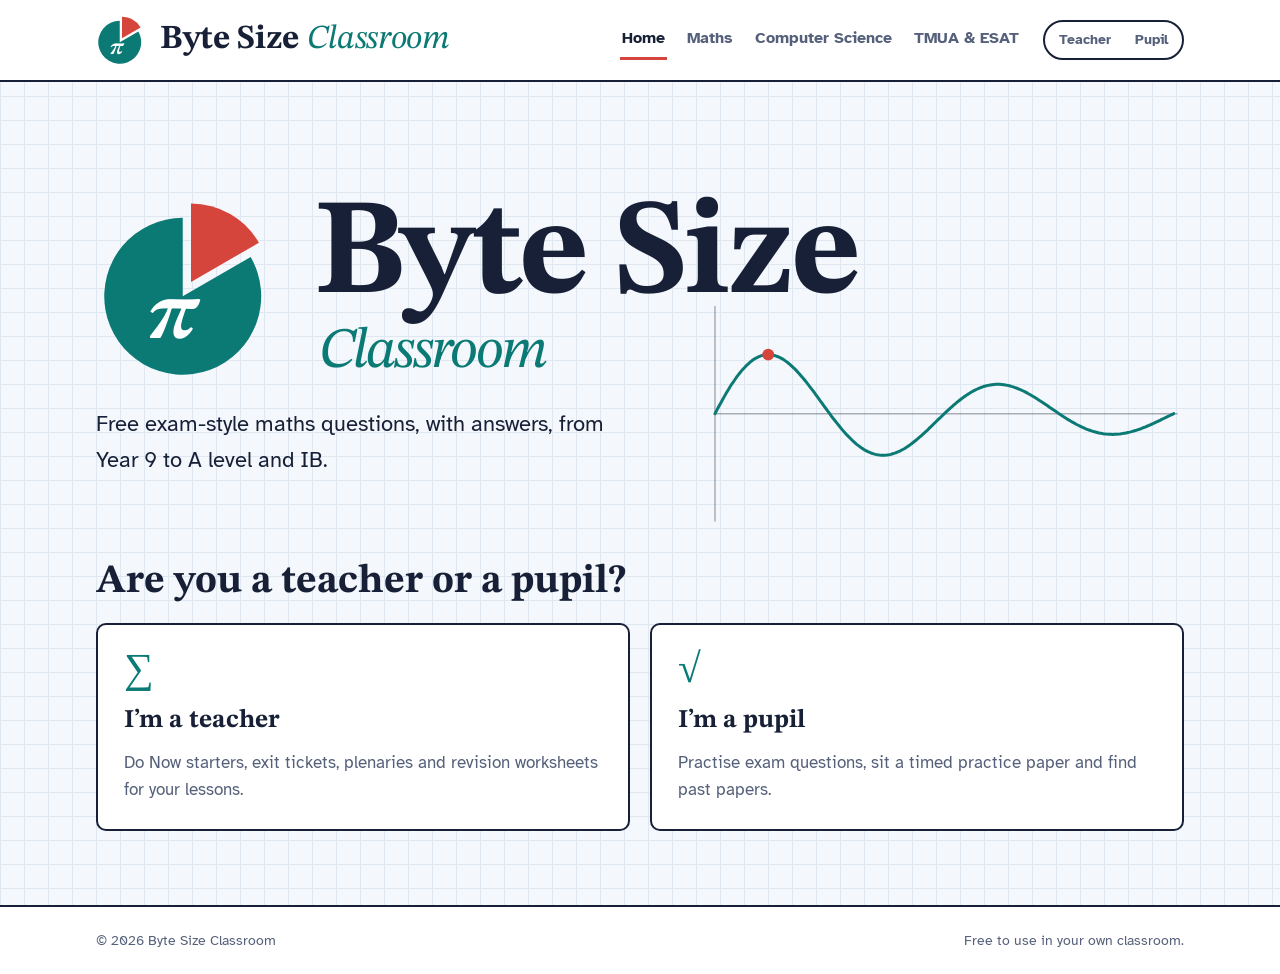
==== index.html @ 070a8354 "Add files via upload" ====
<!doctype html>
<html lang="en-GB">
<head>
<meta charset="utf-8">
<meta name="viewport" content="width=device-width, initial-scale=1, viewport-fit=cover">
<title>Byte Size Classroom</title>
<meta name="description" content="Free exam-style maths questions for the classroom: Do Now starters, exit tickets and revision, from Year 9 to A level and IB.">
<link rel="preconnect" href="https://fonts.googleapis.com">
<link rel="preconnect" href="https://fonts.gstatic.com" crossorigin>
<link rel="stylesheet" href="https://fonts.googleapis.com/css2?family=Atkinson+Hyperlegible:wght@400;700&family=IBM+Plex+Mono:wght@400;600&family=STIX+Two+Text:ital,wght@0,400;0,700;1,400;1,700&display=swap">
<link rel="stylesheet" href="style.css?v=20261101b">
</head>
<body class="">
<header class="site-header">
  <div class="wrap">
    <div class="header-left">
      
      <a class="brand" href="index.html" aria-label="Byte Size Classroom home"><svg class="mark" viewBox="0 0 46 46" aria-hidden="true"><path class="pie" d="M21,25 L37.45,15.5 A19,19 0 1 1 21,6 Z"/><path class="bite" d="M23,21.54 L23,2.54 A19,19 0 0 1 39.45,12.04 Z"/><text class="pi" x="12.5" y="35" font-size="20">&#960;</text></svg><span class="bname">Byte Size <span class="cls">Classroom</span></span></a>
    </div>
    <div class="header-right">
    <nav aria-label="Main">
      <ul>
        <li><a href="index.html" aria-current="page">Home</a></li>
        <li><a href="maths.html">Maths</a></li>
        <li><a href="computer-science.html">Computer Science</a></li>
        <li><a href="tmua-esat.html">TMUA &amp; ESAT</a></li>
      </ul>
    </nav>
    <div class="role-switch" role="group" aria-label="I am a">
      <button type="button" data-set-role="teacher" aria-pressed="false">Teacher</button><button type="button" data-set-role="pupil" aria-pressed="false">Pupil</button>
    </div>
    </div>
  </div>
</header>
<main>
  <div class="wrap">
    <section class="home-hero">
      <svg class="hero-plot" viewBox="0 0 480 240" aria-hidden="true"><line class="ax" x1="10" y1="120" x2="474" y2="120"/><line class="ax" x1="10" y1="12" x2="10" y2="228"/><polyline class="curve" points="10.0,120.0 11.9,116.4 13.8,112.8 15.8,109.2 17.7,105.8 19.6,102.4 21.5,99.1 23.4,95.9 25.3,92.8 27.2,89.8 29.2,87.0 31.1,84.2 33.0,81.6 34.9,79.2 36.8,76.8 38.8,74.6 40.7,72.6 42.6,70.7 44.5,69.0 46.4,67.4 48.3,66.0 50.2,64.8 52.2,63.7 54.1,62.8 56.0,62.1 57.9,61.5 59.8,61.1 61.8,60.9 63.7,60.8 65.6,60.9 67.5,61.2 69.4,61.6 71.3,62.2 73.2,62.9 75.2,63.8 77.1,64.8 79.0,66.0 80.9,67.3 82.8,68.7 84.8,70.3 86.7,72.0 88.6,73.8 90.5,75.6 92.4,77.6 94.3,79.7 96.2,81.9 98.2,84.2 100.1,86.5 102.0,88.9 103.9,91.3 105.8,93.8 107.8,96.4 109.7,99.0 111.6,101.6 113.5,104.2 115.4,106.8 117.3,109.5 119.2,112.1 121.2,114.8 123.1,117.4 125.0,120.0 126.9,122.6 128.8,125.1 130.8,127.6 132.7,130.0 134.6,132.4 136.5,134.7 138.4,137.0 140.3,139.2 142.2,141.3 144.2,143.3 146.1,145.2 148.0,147.1 149.9,148.8 151.8,150.5 153.8,152.0 155.7,153.4 157.6,154.8 159.5,156.0 161.4,157.1 163.3,158.1 165.2,158.9 167.2,159.7 169.1,160.3 171.0,160.8 172.9,161.2 174.8,161.5 176.8,161.7 178.7,161.7 180.6,161.7 182.5,161.5 184.4,161.2 186.3,160.8 188.2,160.2 190.2,159.6 192.1,158.9 194.0,158.1 195.9,157.2 197.8,156.2 199.8,155.1 201.7,153.9 203.6,152.6 205.5,151.3 207.4,149.9 209.3,148.4 211.2,146.9 213.2,145.3 215.1,143.6 217.0,142.0 218.9,140.2 220.8,138.5 222.8,136.7 224.7,134.8 226.6,133.0 228.5,131.1 230.4,129.3 232.3,127.4 234.2,125.5 236.2,123.7 238.1,121.8 240.0,120.0 241.9,118.2 243.8,116.4 245.7,114.6 247.7,112.9 249.6,111.2 251.5,109.6 253.4,108.0 255.3,106.5 257.2,105.0 259.2,103.6 261.1,102.2 263.0,100.9 264.9,99.7 266.8,98.5 268.8,97.4 270.7,96.4 272.6,95.5 274.5,94.6 276.4,93.8 278.3,93.2 280.2,92.5 282.2,92.0 284.1,91.6 286.0,91.2 287.9,90.9 289.8,90.7 291.8,90.6 293.7,90.6 295.6,90.6 297.5,90.8 299.4,91.0 301.3,91.2 303.2,91.6 305.2,92.0 307.1,92.6 309.0,93.1 310.9,93.8 312.8,94.5 314.8,95.3 316.7,96.1 318.6,97.0 320.5,97.9 322.4,98.9 324.3,100.0 326.2,101.0 328.2,102.2 330.1,103.3 332.0,104.5 333.9,105.7 335.8,107.0 337.8,108.2 339.7,109.5 341.6,110.8 343.5,112.1 345.4,113.5 347.3,114.8 349.2,116.1 351.2,117.4 353.1,118.7 355.0,120.0 356.9,121.3 358.8,122.5 360.8,123.8 362.7,125.0 364.6,126.2 366.5,127.3 368.4,128.5 370.3,129.5 372.2,130.6 374.2,131.6 376.1,132.5 378.0,133.5 379.9,134.3 381.8,135.2 383.8,135.9 385.7,136.6 387.6,137.3 389.5,137.9 391.4,138.4 393.3,138.9 395.2,139.4 397.2,139.7 399.1,140.1 401.0,140.3 402.9,140.5 404.8,140.7 406.8,140.7 408.7,140.8 410.6,140.7 412.5,140.6 414.4,140.5 416.3,140.3 418.2,140.0 420.2,139.7 422.1,139.4 424.0,138.9 425.9,138.5 427.8,138.0 429.8,137.4 431.7,136.9 433.6,136.2 435.5,135.6 437.4,134.9 439.3,134.1 441.2,133.4 443.2,132.6 445.1,131.8 447.0,130.9 448.9,130.1 450.8,129.2 452.8,128.3 454.7,127.4 456.6,126.5 458.5,125.5 460.4,124.6 462.3,123.7 464.2,122.8 466.2,121.8 468.1,120.9 470.0,120.0"/><circle class="pt" cx="63.4" cy="60.8" r="6"/></svg>
      <h1 class="wordmark"><svg class="mark" viewBox="0 0 46 46" aria-hidden="true"><path class="pie" d="M21,25 L37.45,15.5 A19,19 0 1 1 21,6 Z"/><path class="bite" d="M23,21.54 L23,2.54 A19,19 0 0 1 39.45,12.04 Z"/><text class="pi" x="12.5" y="35" font-size="20">&#960;</text></svg><span class="wm-text"><span>Byte Size</span> <span class="cls">Classroom</span></span></h1>
      <p class="lede">Free exam-style maths questions, with answers, from Year 9 to A level and IB.</p>
    </section>

    <section class="role-ask" id="role-ask">
      <h2>Are you a teacher or a pupil?</h2>
      <div class="role-choices">
        <button type="button" class="role-choice" data-set-role="teacher">
          <span class="sym">&#8721;</span>
          <b>I’m a teacher</b>
          <span>Do Now starters, exit tickets, plenaries and revision worksheets for your lessons.</span>
        </button>
        <button type="button" class="role-choice" data-set-role="pupil">
          <span class="sym">&#8730;</span>
          <b>I’m a pupil</b>
          <span>Practise exam questions, sit a timed practice paper and find past papers.</span>
        </button>
      </div>
    </section>

    <section data-role-only="teacher" hidden>
      <div class="section-head"><h2>For your lessons</h2><p>Every course has four ready-made activities, at three levels of difficulty.</p></div>
      <ul class="tools-explained">
        <li><h3>Do Now</h3><p>1 to 15 starter questions on one topic or mixed retrieval, ready to present on the board.</p></li>
        <li><h3>Exit ticket</h3><p>A short end-of-lesson check that finishes with a confidence rating.</p></li>
        <li><h3>Plenary</h3><p>3-2-1, hinge questions, mistake hunts and more, made from questions in your course.</p></li>
        <li><h3>Revision worksheet</h3><p>Up to 20 exam-style questions with a mark scheme, to present or print.</p></li>
      </ul>
      <p class="cta"><a class="btn" href="maths.html">Choose your course</a></p>
    </section>

    <section data-role-only="pupil" hidden>
      <div class="section-head"><h2>For your revision</h2><p>Pick your course, then choose how you want to work.</p></div>
      <ul class="tools-explained">
        <li><h3>Practise</h3><p>One question at a time, on one topic or all of them. Questions you get wrong go on your list of things to work on, each with a video.</p></li>
        <li><h3>Practice paper</h3><p>A timed paper of 30 to 90 minutes from across your course. Mark it yourself with the mark scheme and see your score.</p></li>
        <li><h3>Past papers</h3><p>Links to the official past papers and mark schemes from your exam board.</p></li>
      </ul>
      <p class="cta"><a class="btn" href="maths.html">Choose your course</a></p>
    </section>
  </div>
</main>
<footer class="site">
  <div class="wrap">
    <span>&copy; 2026 Byte Size Classroom</span>
    <span>Free to use in your own classroom.</span>
  </div>
</footer>
<script>
(function () {
  // Teacher or pupil: remembered on this device, chosen on the home page or with the switch in the header
  var KEY = 'bsc-role', role = null;
  try { role = localStorage.getItem(KEY); } catch (e) {}
  if (!role && document.body.getAttribute('data-role')) role = document.body.getAttribute('data-role');
  function apply() {
    document.querySelectorAll('[data-role-only]').forEach(function (el) { el.hidden = el.getAttribute('data-role-only') !== role; });
    var ask = document.getElementById('role-ask'); if (ask) ask.hidden = !!role;
    document.querySelectorAll('.role-switch [data-set-role]').forEach(function (b) { b.setAttribute('aria-pressed', b.getAttribute('data-set-role') === role); });
  }
  document.querySelectorAll('[data-set-role]').forEach(function (b) {
    b.addEventListener('click', function () {
      var r = b.getAttribute('data-set-role'), changed = r !== role; role = r;
      try { localStorage.setItem(KEY, r); } catch (e) {}
      var tool = document.querySelector('#tool[data-fixed]');
      if (tool && changed) { location.href = 'course.html?m=' + (r === 'pupil' ? 'practise' : 'donow') + location.hash; return; }
      apply();
    });
  });
  apply();
  // Back button: previous page if it was on this site, otherwise the parent page
  var back = document.querySelector('.back');
  if (back) back.addEventListener('click', function () {
    var ref = document.referrer, same = false;
    try { same = ref && new URL(ref).origin === location.origin; } catch (e) {}
    if (same && history.length > 1) history.back(); else location.href = back.dataset.parent;
  });
  // Show / hide answers
  document.querySelectorAll('[data-answers]').forEach(function (b) {
    b.addEventListener('click', function () {
      var s = b.closest('.slide'); var on = s.classList.toggle('show');
      b.textContent = on ? 'Hide answers' : 'Show answers';
      b.setAttribute('aria-pressed', on);
    });
  });
  // Present full screen on the board
  function stop(s) {
    s.classList.remove('presenting'); document.body.classList.remove('is-presenting');
    var p = s.querySelector('.present'); if (p) p.textContent = 'Present';
    if (document.fullscreenElement) { document.exitFullscreen().catch(function () {}); }
  }
  document.querySelectorAll('.present').forEach(function (b) {
    b.addEventListener('click', function () {
      var s = b.closest('.slide');
      if (s.classList.contains('presenting')) { stop(s); return; }
      s.classList.add('presenting'); document.body.classList.add('is-presenting'); b.textContent = 'Close';
      if (document.documentElement.requestFullscreen) { document.documentElement.requestFullscreen().catch(function () {}); }
    });
  });
  document.addEventListener('keydown', function (e) {
    if (e.key === 'Escape') { var s = document.querySelector('.slide.presenting'); if (s) stop(s); }
  });
  document.addEventListener('fullscreenchange', function () {
    if (!document.fullscreenElement) { var s = document.querySelector('.slide.presenting'); if (s) stop(s); }
  });
  // Level filters
  document.querySelectorAll('.filters').forEach(function (f) {
    var grid = document.getElementById(f.dataset.for);
    f.querySelectorAll('.chip').forEach(function (c) {
      c.addEventListener('click', function () {
        f.querySelectorAll('.chip').forEach(function (x) { x.setAttribute('aria-pressed', 'false'); });
        c.setAttribute('aria-pressed', 'true');
        var lvl = c.dataset.level;
        grid.querySelectorAll('.slide').forEach(function (s) { s.hidden = !(lvl === 'all' || s.dataset.level === lvl); });
      });
    });
  });
  // Multiple-choice practice
  document.querySelectorAll('.mcq').forEach(function (q) {
    q.querySelectorAll('.opt').forEach(function (o) {
      o.addEventListener('click', function () {
        q.querySelectorAll('.opt').forEach(function (x) { x.classList.remove('right', 'wrong'); });
        o.classList.add(o.dataset.correct ? 'right' : 'wrong');
      });
    });
  });
})();
</script>
</body>
</html>
---- style.css ----
/* Byte Size — squared exercise-book paper, teal ink, a red margin line */
:root {
  --paper: #f4f7fb;
  --grid: #dfe7f1;
  --surface: #ffffff;
  --ink: #172036;
  --muted: #55607a;
  --line: #d3dbe8;
  --pri: #0b7a75;        /* teal ink */
  --pri-deep: #075e5a;
  --pri-soft: #dcefed;
  --red: #d6453b;        /* exercise-book margin */
  --hi: #f2b53a;         /* highlighter, used in diagrams and focus rings */
  --ok: #1d8049; --ok-soft: #e1f2e7; --bad: #c2412d;
  --sec: var(--pri); --sec-soft: var(--pri-soft); --bg: var(--paper);
  --serif: "STIX Two Text", "Cambria Math", Cambria, Georgia, serif;
  --body: "Atkinson Hyperlegible", "Segoe UI", Arial, sans-serif;
  --mono: "IBM Plex Mono", ui-monospace, Menlo, Consolas, monospace;
  --display: var(--serif);
  --radius: 10px;
  --sq: 24px;
  --on-pri: #ffffff;
}
@media (prefers-color-scheme: dark) {
  :root:not([data-theme="light"]) {
    --paper: #0f1622; --grid: #18222f; --surface: #161f2c; --ink: #e9eef6; --muted: #9aa6ba; --line: #2a3546;
    --pri: #4cc3bb; --pri-deep: #7fd8d1; --on-pri: #0f1622; --pri-soft: #133331; --red: #ff7a6e; --ok: #5fd08e; --ok-soft: #12291c; --bad: #ff8a73;
    color-scheme: dark;
  }
}
:root[data-theme="dark"] {
  --paper: #0f1622; --grid: #18222f; --surface: #161f2c; --ink: #e9eef6; --muted: #9aa6ba; --line: #2a3546;
  --pri: #4cc3bb; --pri-deep: #7fd8d1; --on-pri: #0f1622; --pri-soft: #133331; --red: #ff7a6e; --ok: #5fd08e; --ok-soft: #12291c; --bad: #ff8a73;
  color-scheme: dark;
}

* { box-sizing: border-box; }
[hidden] { display: none !important; }
html { -webkit-text-size-adjust: 100%; }
body {
  margin: 0; color: var(--ink); font-family: var(--body); font-size: 1.0625rem; line-height: 1.6;
  background-color: var(--paper);
  background-image: linear-gradient(var(--grid) 1px, transparent 1px), linear-gradient(90deg, var(--grid) 1px, transparent 1px);
  background-size: var(--sq) var(--sq);
}
a { color: var(--pri); text-underline-offset: 3px; }
:focus-visible { outline: 3px solid var(--hi); outline-offset: 2px; }
.wrap { max-width: 70rem; margin: 0 auto; padding-left: max(16px, env(safe-area-inset-left, 0px)); padding-right: max(16px, env(safe-area-inset-right, 0px)); }

/* Header */
.site-header { background: var(--surface); border-bottom: 2px solid var(--ink); }
.site-header .wrap { display: flex; flex-wrap: wrap; align-items: center; justify-content: space-between; gap: 12px 28px; padding-block: 14px; }
.header-left { display: flex; align-items: center; gap: 14px; }
.brand { display: inline-flex; align-items: center; gap: 12px; color: var(--ink) !important; text-decoration: none; font-family: var(--serif); font-weight: 700; font-size: clamp(1.6rem, 3.4vw, 2.1rem); letter-spacing: -0.01em; line-height: 1; }
.brand .mark { width: clamp(42px, 6vw, 52px); height: auto; flex: none; }
.mark .pie { fill: var(--pri); }
.mark .bite { fill: var(--red); }
.mark .pi { fill: var(--surface); font-family: var(--serif); font-style: italic; font-weight: 700; }
.site-header nav ul { list-style: none; display: flex; flex-wrap: wrap; gap: 4px 18px; margin: 0; padding: 0; }
.site-header nav a { display: inline-block; font-weight: 700; font-size: 1rem; color: var(--muted) !important; text-decoration: none; padding: 6px 2px; border-bottom: 3px solid transparent; }
.site-header nav a:hover { color: var(--ink) !important; }
.site-header nav a[aria-current="page"] { color: var(--ink) !important; border-bottom-color: var(--red); }
.back { display: inline-flex; align-items: center; gap: 6px; font-family: var(--body); font-weight: 700; font-size: 0.9rem; color: var(--ink); background: var(--surface); border: 1px solid var(--line); border-radius: 999px; padding: 6px 12px; cursor: pointer; }
.back:hover { border-color: var(--ink); }
.back svg { width: 14px; height: 14px; }

/* Type */
h1, h2, h3 { font-family: var(--serif); line-height: 1.12; text-wrap: balance; margin: 0; }
h1 { font-size: clamp(2.3rem, 5.6vw, 3.8rem); font-weight: 700; letter-spacing: -0.01em; }
h2 { font-size: clamp(1.45rem, 2.8vw, 1.95rem); font-weight: 700; }
h3 { font-size: 1.2rem; font-weight: 700; }
.lede { font-size: 1.2rem; color: var(--muted); max-width: 40rem; margin: 0; }
.eyebrow { font-weight: 700; font-size: 0.95rem; color: var(--pri); margin: 0; }
.note { font-size: 0.92rem; color: var(--muted); }

/* Hero: the page title sits against the red margin line of an exercise book */
.hero { margin-block: 44px 16px; padding: 6px 0 6px 22px; border-left: 3px solid var(--red); display: grid; gap: 14px; }
section { padding-block: 26px; }
.section-head { display: flex; flex-wrap: wrap; align-items: baseline; justify-content: space-between; gap: 6px 24px; margin-bottom: 18px; }
.section-head p { margin: 0; color: var(--muted); }

/* Home */
.home-hero { position: relative; padding-block: clamp(48px, 9vw, 110px) clamp(28px, 5vw, 56px); display: grid; gap: 22px; justify-items: start; }
.wordmark { display: flex; align-items: center; gap: clamp(14px, 3vw, 28px); margin: 0; font-family: var(--serif); font-weight: 700; font-size: clamp(3.4rem, 12vw, 8.5rem); line-height: 0.95; letter-spacing: -0.02em; }
.wordmark .mark { width: clamp(84px, 17vw, 190px); height: auto; flex: none; }
.home-hero .lede { font-size: clamp(1.15rem, 2.2vw, 1.4rem); max-width: 34rem; color: var(--ink); }
.subjects-grid { display: grid; grid-template-columns: repeat(auto-fit, minmax(17rem, 1fr)); gap: 20px; }
.subject { display: grid; gap: 10px; align-content: start; padding: 26px 26px 24px; background: var(--surface); border: 1px solid var(--line); border-top: 6px solid var(--pri); border-radius: 4px var(--radius) var(--radius) 4px; text-decoration: none; color: var(--ink) !important; }
a.subject:hover { border-color: var(--pri); box-shadow: 0 0 0 1px var(--pri); }
.subject p { margin: 0; color: var(--muted); }
.subject .go { font-weight: 700; color: var(--pri); }
.subject.soon { border-top-color: var(--line); }
.subject.soon .go { color: var(--muted); }
.subject .sym { font-family: var(--serif); font-style: italic; font-size: 2.6rem; line-height: 1; color: var(--pri); }
.subject.soon .sym { color: var(--muted); }
.tools-explained { display: grid; grid-template-columns: repeat(auto-fit, minmax(15rem, 1fr)); gap: 16px 28px; margin: 0; padding: 0; list-style: none; }
.tools-explained li { display: grid; gap: 4px; align-content: start; }
.tools-explained p { margin: 0; color: var(--muted); }

/* Course catalogue: a contents page */
.catalogue { display: grid; gap: 34px; }
.level { background: var(--surface); border: 1px solid var(--line); border-radius: var(--radius); padding: 22px 24px 14px; }
.level > h2 { margin-bottom: 4px; }
.level > p { margin: 0 0 10px; color: var(--muted); }
.toc { list-style: none; margin: 0; padding: 0; }
.toc li { border-top: 1px solid var(--line); }
.toc a, .toc .soon-row { display: flex; align-items: baseline; gap: 12px; padding: 13px 4px; text-decoration: none; color: var(--ink) !important; }
.toc a:hover .cname b { color: var(--pri); }
.toc .cname { display: grid; gap: 1px; min-width: 0; }
.toc .cname b { font-size: 1.08rem; }
.toc .cname span { color: var(--muted); font-size: 0.95rem; }
.toc .dots { flex: 1; border-bottom: 2px dotted var(--line); min-width: 24px; transform: translateY(-4px); }
.toc .open { font-weight: 700; color: var(--pri); white-space: nowrap; }
.toc .soon-row { color: var(--muted) !important; }
.toc .soon-row .cname b { color: var(--muted); font-weight: 700; }
.toc .later { font-size: 0.9rem; white-space: nowrap; }
.toc .extra .open { color: var(--red); }

/* Course page: activity tabs */
.modes { display: flex; flex-wrap: wrap; gap: 8px; margin: 0 0 14px; }
.modes a { font-weight: 700; text-decoration: none; padding: 9px 18px; border-radius: 999px; border: 2px solid var(--ink); color: var(--ink) !important; background: var(--surface); }
.modes a:hover { background: var(--pri-soft); }
.modes a[aria-current="page"] { background: var(--ink); color: var(--surface) !important; }
.mode-lede { margin: 0 0 18px; color: var(--muted); max-width: 46rem; }

.band { background: var(--ink); color: var(--surface); border-radius: var(--radius); padding: 30px; display: flex; flex-wrap: wrap; align-items: center; justify-content: space-between; gap: 20px; }
.band h2 { color: var(--surface); }
.band p { margin: 6px 0 0; color: var(--surface); opacity: .8; max-width: 38rem; }
.btn { display: inline-block; font-weight: 700; text-decoration: none; padding: 10px 18px; border-radius: 999px; background: var(--pri); color: var(--on-pri) !important; border: 0; cursor: pointer; font-family: var(--body); font-size: 1rem; }
.btn:hover { background: var(--pri-deep); }
.band .btn { background: var(--hi); color: #172036 !important; }
.pill { font-size: 0.8rem; font-weight: 700; padding: 3px 10px; border-radius: 999px; background: var(--pri-soft); color: var(--pri-deep); }

footer.site { border-top: 2px solid var(--ink); margin-top: 48px; background: var(--surface); }
footer.site .wrap { padding-block: 22px; display: flex; flex-wrap: wrap; justify-content: space-between; align-items: center; gap: 8px 24px; color: var(--muted); font-size: 0.9rem; }

/* Activity "slides" */
.slides { display: grid; grid-template-columns: repeat(auto-fill, minmax(20rem, 1fr)); gap: 20px; }
.slide { background: var(--surface); border: 1px solid var(--line); border-radius: var(--radius); display: flex; flex-direction: column; min-width: 0; }
.slide header { display: flex; justify-content: space-between; align-items: center; gap: 10px; padding: 14px 18px; background: var(--sec-soft); border-radius: var(--radius) var(--radius) 0 0; }
.slide .tag { font-family: var(--mono); font-size: 0.75rem; font-weight: 600;  color: var(--sec); }
.slide .time { font-family: var(--mono); font-size: 0.75rem; color: var(--muted); white-space: nowrap; }
.slide .body { padding: 18px; display: grid; gap: 12px; flex: 1; }
.slide ol { margin: 0; padding: 0; list-style: none; counter-reset: q; display: grid; gap: 10px; }
.slide li { counter-increment: q; display: grid; grid-template-columns: 2rem 1fr; gap: 4px 6px; align-items: baseline; }
.slide li::before { content: counter(q); font-family: var(--mono); font-weight: 600; font-size: 0.85rem; color: var(--sec); background: var(--sec-soft); width: 1.6rem; height: 1.6rem; border-radius: 6px; display: grid; place-items: center; }
.slide .ans { grid-column: 2; font-weight: 700; color: var(--ok); display: none; }
.slide.show .ans { display: block; }
.slide .ans::before { content: "→ "; }
.slide footer { display: flex; flex-wrap: wrap; gap: 8px; padding: 12px 18px 16px; border-top: 1px solid var(--line); }
.slide footer button { font-family: var(--body); font-weight: 700; font-size: 0.88rem; padding: 6px 12px; border-radius: 999px; border: 1px solid var(--line); background: var(--surface); color: var(--ink); cursor: pointer; }
.slide footer button:hover { border-color: var(--sec); }
.slide footer .present { margin-left: auto; background: var(--ink); color: var(--surface); border-color: var(--ink); }
.slide .reflect { font-style: italic; color: var(--muted); }

/* Presenting full screen for the board */
.slide.presenting { position: fixed; inset: 0; z-index: 50; border-radius: 0; border: 0; overflow: auto; font-size: clamp(1.3rem, 2.6vw, 2.2rem);
  padding-top: env(safe-area-inset-top, 0px); padding-bottom: env(safe-area-inset-bottom, 0px);
  padding-left: env(safe-area-inset-left, 0px); padding-right: env(safe-area-inset-right, 0px); }
.slide.presenting header { border-radius: 0; padding: 0.8em 1.2em; }
.slide.presenting .tag, .slide.presenting .time { font-size: 0.6em; }
.slide.presenting h3 { font-size: 1.6em; }
.slide.presenting .body { padding: 1em 1.2em; gap: 0.8em; align-content: start; }
.slide.presenting ol { gap: 0.7em; }
.slide.presenting li { grid-template-columns: 2.2em 1fr; }
.slide.presenting li::before { width: 1.7em; height: 1.7em; font-size: 0.8em; }
.slide.presenting footer { padding: 0.6em 1.2em 1em; font-size: 1rem; }
body.is-presenting { overflow: hidden; }

/* Plenary ideas */
.ideas { display: grid; grid-template-columns: repeat(auto-fill, minmax(15rem, 1fr)); gap: 16px; }
.idea { background: var(--surface); border: 1px solid var(--line); border-radius: var(--radius); padding: 20px; display: grid; gap: 6px; align-content: start; }
.idea p { margin: 0; color: var(--muted); }
.idea .tag { font-family: var(--mono); font-size: 0.72rem; color: var(--muted);  }

/* TMUA / ESAT */
.facts { display: grid; grid-template-columns: repeat(auto-fit, minmax(19rem, 1fr)); gap: 20px; }
.fact { background: var(--surface); border: 1px solid var(--line); border-radius: var(--radius); padding: 24px; display: grid; gap: 14px; align-content: start; }
.fact dl { display: grid; grid-template-columns: auto 1fr; gap: 8px 16px; margin: 0; }
.fact dt { font-family: var(--mono); font-size: 0.8rem; color: var(--muted); padding-top: 2px; }
.fact dd { margin: 0; font-weight: 700; font-variant-numeric: tabular-nums; }
.fact p { margin: 0; color: var(--muted); font-size: 0.95rem; }

.mcq { background: var(--surface); border: 1px solid var(--line); border-radius: var(--radius); padding: 22px; display: grid; gap: 12px; }
.mcq-list { display: grid; gap: 16px; }
.mcq .tag { font-family: var(--mono); font-size: 0.75rem; font-weight: 600;  color: var(--pri); }
.mcq p { margin: 0; }
.opts { display: flex; flex-wrap: wrap; gap: 8px; }
.opt { font-family: var(--body); font-size: 1rem; padding: 8px 14px; border-radius: 8px; border: 1px solid var(--line); background: var(--bg); color: var(--ink); cursor: pointer; font-variant-numeric: tabular-nums; }
.opt b { font-family: var(--mono); margin-right: 6px; color: var(--muted); }
.opt.right { background: var(--ok-soft); border-color: var(--ok); }
.opt.wrong { border-color: var(--bad); text-decoration: line-through; }
details summary { cursor: pointer; font-weight: 700; color: var(--pri); }
details .sol { margin-top: 8px; padding: 12px 14px; background: var(--bg); border-radius: 8px; }

.tips { max-width: 42rem; display: grid; gap: 10px; padding-left: 1.2rem; margin: 0; }
.note { font-size: 0.92rem; color: var(--muted); }

/* ---------- Tool controls ---------- */
.controls { display: flex; flex-wrap: wrap; align-items: end; gap: 14px 16px; background: var(--surface); border: 1px solid var(--line); border-radius: var(--radius); padding: 18px; margin-bottom: 22px; }
.ctl { display: grid; gap: 6px; min-width: 0; }
.ctl.wide { flex: 1 1 16rem; }
.ctl > span { font-family: var(--mono); font-size: 0.75rem; font-weight: 600;  color: var(--muted); }
.ctl select { font: inherit; font-size: 0.98rem; color: var(--ink); background: var(--bg); border: 1px solid var(--line); border-radius: 8px; padding: 9px 10px; width: 100%; min-width: 0; }
.seg { display: inline-flex; border: 1px solid var(--line); border-radius: 999px; padding: 3px; background: var(--bg); flex-wrap: wrap; }
.seg button { font: inherit; font-weight: 700; font-size: 0.9rem; border: 0; background: none; color: var(--muted); padding: 7px 14px; border-radius: 999px; cursor: pointer; }
.seg button[aria-pressed="true"] { background: var(--sec); color: var(--surface); }

/* ---------- Exam paper ---------- */
.paper .body { gap: 0; padding: 22px 26px; }
.paper-title { font-size: 1.3rem; margin-bottom: 4px; }
.instr { margin: 0 0 8px; color: var(--muted); font-size: 0.95rem; }
.q { display: grid; grid-template-columns: 2.4rem 1fr; gap: 0 10px; padding: 18px 0; border-top: 1px solid var(--line); }
.qnum { font-family: var(--display); font-weight: 700; font-size: 1.1rem; width: 2rem; height: 2rem; border: 2px solid var(--ink); display: grid; place-items: center; border-radius: 4px; }
.qbody { min-width: 0; display: grid; gap: 10px; }
.stem { line-height: 1.7; }
.part { display: grid; grid-template-columns: auto 1fr auto; gap: 4px 10px; align-items: start; }
.part .ptext { grid-column: 2; min-width: 0; line-height: 1.7; }
.part:not(:has(.plabel)) .ptext { grid-column: 1 / 3; }
.plabel { grid-column: 1; font-weight: 700; }
.marks { grid-column: 3; font-weight: 700; white-space: nowrap; align-self: end; }
.ans { grid-column: 1 / -1; display: none; padding: 8px 12px; border-left: 3px solid var(--ok); background: var(--ok-soft); border-radius: 0 6px 6px 0; overflow-x: auto; }
.ans-k { font-family: var(--mono); font-size: 0.75rem; font-weight: 600; letter-spacing: 0.04em; color: var(--muted); margin-right: 6px; }
.paper.show .ans { display: block; }
.total { margin: 2px 0 0; text-align: right; font-weight: 700; font-size: 0.92rem; }
.qtopic { margin: 0; font-family: var(--mono); font-size: 0.75rem; color: var(--muted); display: none; }
.paper.show .qtopic { display: block; }
.qtable { overflow-x: auto; margin: 10px 0; }
.qtable table { border-collapse: collapse; font-variant-numeric: tabular-nums; }
.qtable th, .qtable td { border: 1px solid var(--ink); padding: 6px 14px; text-align: center; }
.qtable th { background: var(--sec-soft); }
.reflect-box { border-top: 1px solid var(--line); padding-top: 16px; display: grid; gap: 8px; }
.reflect-box p { margin: 0; }
.scale { font-family: var(--mono); font-weight: 600; margin-left: 8px; letter-spacing: 0.1em; }
.write-line { border-bottom: 1px dotted var(--muted); height: 2rem; }
mjx-container { max-width: 100%; overflow-x: auto; overflow-y: hidden; vertical-align: middle; }
mjx-container[display="true"] { margin: 0.4em 0 !important; }
.slide.presenting .paper-title { font-size: 1.4em; }
.slide.presenting .qnum { font-size: 1em; width: 1.8em; height: 1.8em; }
.slide.presenting .q { grid-template-columns: 2.4em 1fr; }

/* ---------- Revision ---------- */
.revise-grid { display: grid; grid-template-columns: minmax(0, 1fr) 20rem; gap: 22px; align-items: start; }
@media (max-width: 860px) { .revise-grid { grid-template-columns: 1fr; } }
.revise-card .body { padding-top: 6px; }
.revise-card .q { border-top: 0; }
.rev-actions { align-items: center; }
.rev-actions .btn { font-size: 0.95rem; }
.judge { display: flex; flex-wrap: wrap; align-items: center; gap: 8px; }
.judge[hidden] { display: none !important; }
.judge-q { font-weight: 700; }
.judge .ok { background: var(--ok) !important; color: var(--surface) !important; border-color: var(--ok) !important; }
.judge .no { background: var(--bad) !important; color: #fff !important; border-color: var(--bad) !important; }
.judge .vid { font-weight: 700; }
.rev-actions .skip { margin-left: auto; }
.progress { background: var(--surface); border: 1px solid var(--line); border-radius: var(--radius); padding: 20px; display: grid; gap: 10px; position: sticky; top: 16px; }
.progress h2 { font-size: 1.1rem; }
.progress h3 { font-size: 0.9rem; margin-top: 8px; }
.session { margin: 0; color: var(--muted); }
.plist { list-style: none; margin: 0; padding: 0; display: grid; gap: 10px; }
.prow { display: grid; gap: 4px; padding: 10px 12px; border: 1px solid var(--line); border-radius: 8px; }
.prow-head { display: flex; justify-content: space-between; gap: 8px; font-weight: 700; font-size: 0.95rem; }
.pacc { font-family: var(--mono); font-variant-numeric: tabular-nums; }
.bar { height: 6px; background: var(--bg); border-radius: 3px; overflow: hidden; }
.bar span { display: block; height: 100%; background: var(--sec); }
.pmeta { font-size: 0.82rem; color: var(--muted); }
.plinks { display: flex; gap: 12px; align-items: center; font-size: 0.9rem; font-weight: 700; }
.plinks button { font: inherit; font-weight: 700; color: var(--sec); background: none; border: 0; padding: 0; cursor: pointer; text-decoration: underline; text-underline-offset: 3px; }
.empty { margin: 0; color: var(--muted); font-size: 0.95rem; }
.reset { justify-self: start; font: inherit; font-size: 0.85rem; color: var(--muted); background: none; border: 1px solid var(--line); border-radius: 999px; padding: 5px 12px; cursor: pointer; }

.paper .ans { grid-column: 1 / -1; font-weight: 400; color: var(--ink); }
.paper .ans::before { content: none; }

/* ---------- Diagrams ---------- */
.diagram { margin: 12px 0; display: grid; justify-items: start; gap: 4px; max-width: 100%; overflow-x: auto; }
.diagram svg { max-width: 100%; height: auto; display: block; }
.diagram figcaption { font-size: 0.75rem; color: var(--muted); font-style: italic; }
.dg { color: var(--ink); font-family: var(--body); }
.dg text { fill: currentColor; font-size: 13px; }
.dg text.it { font-style: italic; font-family: "Times New Roman", Georgia, serif; font-size: 15px; }
.dg .ln, .dg .ax { stroke: currentColor; stroke-width: 1.5; fill: none; }
.dg .ax { stroke-width: 1.2; }
.dg .grid { stroke: var(--line); stroke-width: 1; }
.dg .thin { stroke: currentColor; stroke-width: 1.2; fill: none; }
.dg .dash { stroke: currentColor; stroke-width: 1.2; stroke-dasharray: 5 4; fill: none; }
.dg .curve { stroke: var(--sec); stroke-width: 2.2; fill: none; }
.dg .curvedash { stroke: var(--sec); stroke-width: 1.5; stroke-dasharray: 5 4; fill: none; }
.dg .accent { stroke: var(--sec); stroke-width: 2.2; fill: none; }
.dg .accentdash { stroke: var(--sec); stroke-width: 1.6; stroke-dasharray: 5 4; fill: none; }
.dg .shade { fill: var(--sec); fill-opacity: 0.18; stroke: none; }
.dg .trap { fill: var(--sec); fill-opacity: 0.14; stroke: var(--sec); stroke-width: 1; }
.dg .shape { fill: var(--sec-soft); stroke: currentColor; stroke-width: 1.5; stroke-linejoin: round; }
.dg .cell { fill: var(--sec); fill-opacity: 0.06; stroke: var(--sec); stroke-width: 1.6; }
.dg .pt { fill: currentColor; }
.dg .hollow { fill: var(--surface); stroke: currentColor; stroke-width: 2; }
.dg .node { fill: var(--surface); stroke: currentColor; stroke-width: 1.6; }
.dg .nodet { font-weight: 700; }
.dg .wlab { fill: var(--surface); stroke: var(--line); }
.dg .setA, .dg .setB { fill: var(--sec); fill-opacity: 0.08; stroke: currentColor; stroke-width: 1.5; }
.dg .box { fill: var(--sec-soft); stroke: currentColor; stroke-width: 1.5; }
.dg .seg { stroke: var(--sec); stroke-width: 1.4; }
.dg .ahead { fill: currentColor; }
.maxmark { margin: 0; font-weight: 700; text-align: right; font-size: 0.92rem; }
.slide.presenting .diagram svg { width: min(100%, 520px); }
.dg .aheads { fill: var(--sec); }
.dg .arc { stroke: currentColor; stroke-width: 1.2; fill: none; }
.dg .bar { fill: var(--sec); fill-opacity: 0.22; stroke: var(--sec); stroke-width: 1.4; }
.dg .image { fill: var(--hi); fill-opacity: 0.45; stroke: currentColor; stroke-width: 1.5; }
.dg .slice { stroke: var(--surface); stroke-width: 2; }
.dg .s0 { fill: var(--sec); fill-opacity: 0.45; } .dg .s1 { fill: var(--sec); fill-opacity: 0.25; }
.dg .s2 { fill: var(--hi); fill-opacity: 0.7; } .dg .s3 { fill: var(--sec); fill-opacity: 0.12; }


/* Home hero: a plotted curve on the squared paper */
.hero-plot { position: absolute; right: 0; bottom: 0; width: min(44%, 500px); height: auto; pointer-events: none; }
.hero-plot .ax { stroke: var(--ink); stroke-opacity: .35; stroke-width: 1.5; }
.hero-plot .curve { fill: none; stroke: var(--pri); stroke-width: 3; stroke-linecap: round; stroke-linejoin: round; }
.hero-plot .pt { fill: var(--red); }
.home-hero > :not(.hero-plot) { position: relative; }
@media (max-width: 760px) { .hero-plot { display: none; } }
.slide footer .btn { background: var(--pri); color: var(--on-pri) !important; border-color: var(--pri); }
.slide footer .btn:hover { background: var(--pri-deep); }
.ctl > span { font-family: var(--body); font-size: 0.85rem; font-weight: 700; }

/* Name: Classroom set like a variable */
.brand .cls, .wordmark .cls { font-style: italic; font-weight: 400; color: var(--pri); }
.brand .bname { white-space: nowrap; }
@media (max-width: 420px) { .brand { font-size: 1.45rem; } }
.wordmark .wm-text { display: grid; }
.wordmark .cls { font-size: 0.42em; line-height: 1.1; padding-left: 0.08em; }

/* Plenaries: each card makes an activity */
button.idea { font: inherit; text-align: left; color: var(--ink); cursor: pointer; }
button.idea:hover { border-color: var(--pri); box-shadow: 0 0 0 1px var(--pri); }
button.idea[aria-pressed="true"] { border-color: var(--pri); box-shadow: 0 0 0 2px var(--pri); background: var(--pri-soft); }
.idea .use { font-weight: 700; color: var(--pri); margin-top: 4px; }
#plenary-stage { margin-top: 22px; scroll-margin-top: 16px; }
.plenary .pl-list { margin: 8px 0 0; padding-left: 1.4rem; display: grid; gap: 14px; font-size: 1.1rem; }
.plenary .pl-list b { font-family: var(--serif); font-size: 1.4em; color: var(--pri); margin-right: 4px; }
.pl-opts { list-style: none; margin: 6px 0 0; padding: 0; display: grid; grid-template-columns: repeat(auto-fit, minmax(16rem, 1fr)); gap: 10px; }
.pl-opts li span { min-width: 0; overflow-x: auto; }
.pl-opts li { border: 2px solid var(--line); border-radius: 8px; padding: 10px 14px; font-size: 1.1rem; font-variant-numeric: tabular-nums; }
.pl-opts b { font-family: var(--serif); margin-right: 8px; color: var(--pri); }
.plenary.show .pl-opts li.right { border-color: var(--ok); background: var(--ok-soft); }
.plenary .student { border-left: 3px solid var(--red); padding: 4px 14px; margin-top: 10px; }
.plenary .student p { margin: 0 0 4px; }
.plenary .student ul { margin: 0; padding-left: 1.1rem; display: grid; gap: 4px; }
.qtable table.tl { width: 100%; }
.qtable table.tl td:first-child, .qtable table.tl th:first-child { text-align: left; }
.qtable table.tl td:not(:first-child) { width: 4.5rem; }
.qtable table.tl th:nth-child(2) { color: var(--bad); } .qtable table.tl th:nth-child(3) { color: #b7791f; } .qtable table.tl th:nth-child(4) { color: var(--ok); }
.slide.presenting .pl-opts li { font-size: 1em; }
.slide.plenary li { display: block; counter-increment: none; }
.slide.plenary li::before { content: none; }
.slide.plenary .pl-opts li { display: flex; align-items: baseline; gap: 4px; }
.slide.plenary .pl-list { list-style: none; }
.pl-back { margin: 0 0 14px; }
#plenary-stage { margin-top: 0; }

/* Teacher or pupil */
.header-right { display: flex; flex-wrap: wrap; align-items: center; gap: 10px 22px; }
.role-switch { display: inline-flex; border: 2px solid var(--ink); border-radius: 999px; padding: 2px; background: var(--surface); }
.role-switch button { font: inherit; font-weight: 700; font-size: 0.88rem; border: 0; background: none; color: var(--muted); padding: 5px 12px; border-radius: 999px; cursor: pointer; }
.role-switch button[aria-pressed="true"] { background: var(--ink); color: var(--surface); }
.role-ask h2 { font-size: clamp(1.7rem, 3.6vw, 2.5rem); margin-bottom: 18px; }
.role-choices { display: grid; grid-template-columns: repeat(auto-fit, minmax(16rem, 1fr)); gap: 20px; }
.role-choice { font: inherit; text-align: left; cursor: pointer; display: grid; gap: 8px; align-content: start; padding: 26px; background: var(--surface); color: var(--ink); border: 2px solid var(--ink); border-radius: var(--radius); }
.role-choice b { font-family: var(--serif); font-size: 1.6rem; }
.role-choice > span:not(.sym) { color: var(--muted); }
.role-choice .sym { font-family: var(--serif); font-style: italic; font-size: 2.6rem; line-height: 1; color: var(--pri); }
.role-choice:hover { background: var(--pri-soft); }
.cta { margin: 22px 0 0; }

/* Practice paper */
.exam-top { display: flex; flex-wrap: wrap; justify-content: space-between; align-items: center; gap: 10px 20px; margin-bottom: 4px; }
.clock { display: flex; align-items: center; gap: 12px; }
.clock span { font-family: var(--serif); font-size: 1.8rem; font-weight: 700; font-variant-numeric: tabular-nums; min-width: 5ch; text-align: right; }
.exam.timeup .clock span { color: var(--bad); }
.selfmark { display: flex; align-items: center; gap: 8px; justify-self: end; font-weight: 700; font-size: 0.95rem; }
.selfmark input { width: 4.2rem; font: inherit; padding: 4px 8px; border: 2px solid var(--pri); border-radius: 6px; background: var(--surface); color: var(--ink); }
.score { margin-top: 18px; padding: 14px 16px; border-radius: 8px; background: var(--pri-soft); display: flex; flex-wrap: wrap; gap: 6px 16px; align-items: baseline; }
.score b { font-family: var(--serif); font-size: 1.3rem; }

@media print {
  .site-header, footer.site, .controls, .modes, .mode-lede, .hero, .slide footer, #plenaries, #past-papers, .progress, .clock .btn { display: none !important; }
  body { background: #fff; }
  .slide { border: 0; }
  .slide header { background: none; padding-left: 0; }
  .q { break-inside: avoid; }
}

/* Extension question for early finishers (Do Now / Exit ticket) */
.ext-block { margin-top: 18px; border: 2px dashed var(--pri); border-radius: 10px; padding: 4px 14px 0; background: color-mix(in srgb, var(--pri) 5%, transparent); }
.ext-head { margin: 10px 0 0; font-weight: 700; color: var(--ink); }
.ext-badge { display: inline-block; font-family: var(--mono); font-size: 0.72rem; letter-spacing: 0.04em; text-transform: uppercase; background: var(--pri); color: var(--on-pri, #fff); border-radius: 4px; padding: 2px 7px; margin-right: 6px; vertical-align: 1px; }
.ext-block .q { border-top: 0; }
.ext-block .qnum { border-color: var(--pri); color: var(--pri); }
@media print { .ext-block { background: none; } }

/* Multi-topic picker */
.tpick-wrap { position: relative; }
.tpick { font: inherit; font-size: 0.98rem; color: var(--ink); background: var(--bg); border: 1px solid var(--line); border-radius: 8px; padding: 9px 34px 9px 10px; width: 100%; min-width: 0; text-align: left; cursor: pointer; white-space: nowrap; overflow: hidden; text-overflow: ellipsis; position: relative;
  background-image: linear-gradient(45deg, transparent 50%, var(--muted) 50%), linear-gradient(135deg, var(--muted) 50%, transparent 50%); background-position: calc(100% - 17px) 55%, calc(100% - 12px) 55%; background-size: 5px 5px; background-repeat: no-repeat; }
.tpick[aria-expanded="true"] { border-color: var(--pri); box-shadow: 0 0 0 2px color-mix(in srgb, var(--pri) 25%, transparent); }
.tpanel { position: absolute; z-index: 40; top: calc(100% + 6px); left: 0; width: min(640px, calc(100vw - 32px)); background: var(--bg); border: 1px solid var(--line); border-radius: 10px; box-shadow: 0 12px 32px rgba(0,0,0,.18); display: flex; flex-direction: column; max-height: min(70vh, 560px); }
.tpanel[hidden] { display: none; }
.tp-top { display: flex; justify-content: space-between; align-items: baseline; gap: 12px; padding: 12px 14px 8px; border-bottom: 1px solid var(--line); flex-wrap: wrap; }
.tp-count { font-size: 0.85rem; color: var(--muted); }
.tp-groups { overflow-y: auto; padding: 6px 14px 10px; }
.tp-group { border: 0; margin: 8px 0 0; padding: 0; }
.tp-group legend { padding: 0; margin-bottom: 2px; }
.tp-item { display: flex; gap: 8px; align-items: flex-start; padding: 5px 4px; border-radius: 6px; cursor: pointer; line-height: 1.3; }
.tp-item:hover { background: var(--pri-soft, rgba(0,0,0,.04)); }
.tp-item input { margin-top: 2px; accent-color: var(--pri); width: 16px; height: 16px; flex: none; }
.tp-g { font-weight: 700; font-size: 0.9rem; color: var(--pri-deep, var(--pri)); }
.tp-group .tp-item:not(.tp-g) { margin-left: 22px; }
.tp-foot { display: flex; justify-content: space-between; gap: 10px; padding: 10px 14px; border-top: 1px solid var(--line); }
.tp-clear { font: inherit; font-size: 0.9rem; background: none; border: 1px solid var(--line); border-radius: 999px; padding: 7px 14px; color: var(--ink); cursor: pointer; }
.tp-clear:hover { border-color: var(--pri); }
@media (max-width: 640px) { .tpanel { position: fixed; left: 16px; right: 16px; top: auto; bottom: 16px; width: auto; max-height: 75vh; } }

/* Varied question types (Do Now / Exit ticket) */
.vq-kind { display: inline-block; margin: 0 0 8px; font-family: var(--mono); font-size: 0.72rem; font-weight: 600; letter-spacing: 0.04em; text-transform: uppercase; color: var(--pri-deep, var(--pri)); background: var(--pri-soft); border-radius: 4px; padding: 2px 8px; }
.vq-statement { font-size: 1.12rem; font-weight: 700; margin: 4px 0 8px; padding: 10px 14px; border-left: 4px solid var(--pri); background: color-mix(in srgb, var(--pri) 6%, transparent); border-radius: 0 8px 8px 0; }
.vq-claim { margin: 10px 0 6px; padding: 8px 14px; border: 2px dashed var(--line); border-radius: 8px; }
.vq-claim ul { margin: 4px 0 0; padding-left: 1.1rem; display: grid; gap: 4px; }
.vq-answer { font-size: 1.2rem; font-weight: 700; text-align: center; }
.vq-ask { margin: 10px 0 4px; font-weight: 700; }
.vq-opts { margin-bottom: 6px; }
.paper.show .vq-opts li.right { border-color: var(--ok); background: var(--ok-soft); }
.slide.presenting .vq-kind { font-size: 0.6em; }
.slide .vq-opts li, .slide .vq-claim li { counter-increment: none; display: block; }
.slide .vq-opts li::before, .slide .vq-claim li::before { content: none; }
.slide .vq-opts li { display: flex; align-items: baseline; gap: 4px; }
.slide .vq-claim ul { list-style: disc; }
.slide .vq-statements li, .slide .vq-mq li { counter-increment: none; display: flex; gap: 10px; align-items: baseline; }
.slide .vq-statements li::before, .slide .vq-mq li::before { content: none; }
.vq-statements { display: grid; gap: 8px; margin: 6px 0 4px; }
.vq-statements li { border-left: 4px solid var(--pri); background: color-mix(in srgb, var(--pri) 6%, transparent); border-radius: 0 8px 8px 0; padding: 8px 12px; font-weight: 600; }
.vq-statements b, .vq-mq b { font-family: var(--serif); color: var(--pri); }
.vq-mq { display: grid; gap: 8px; margin: 6px 0 10px; }
.vq-mq li { border: 1px solid var(--line); border-radius: 8px; padding: 8px 12px; }
.paper.show .vq-opts li.right { border-color: var(--ok); background: var(--ok-soft); }
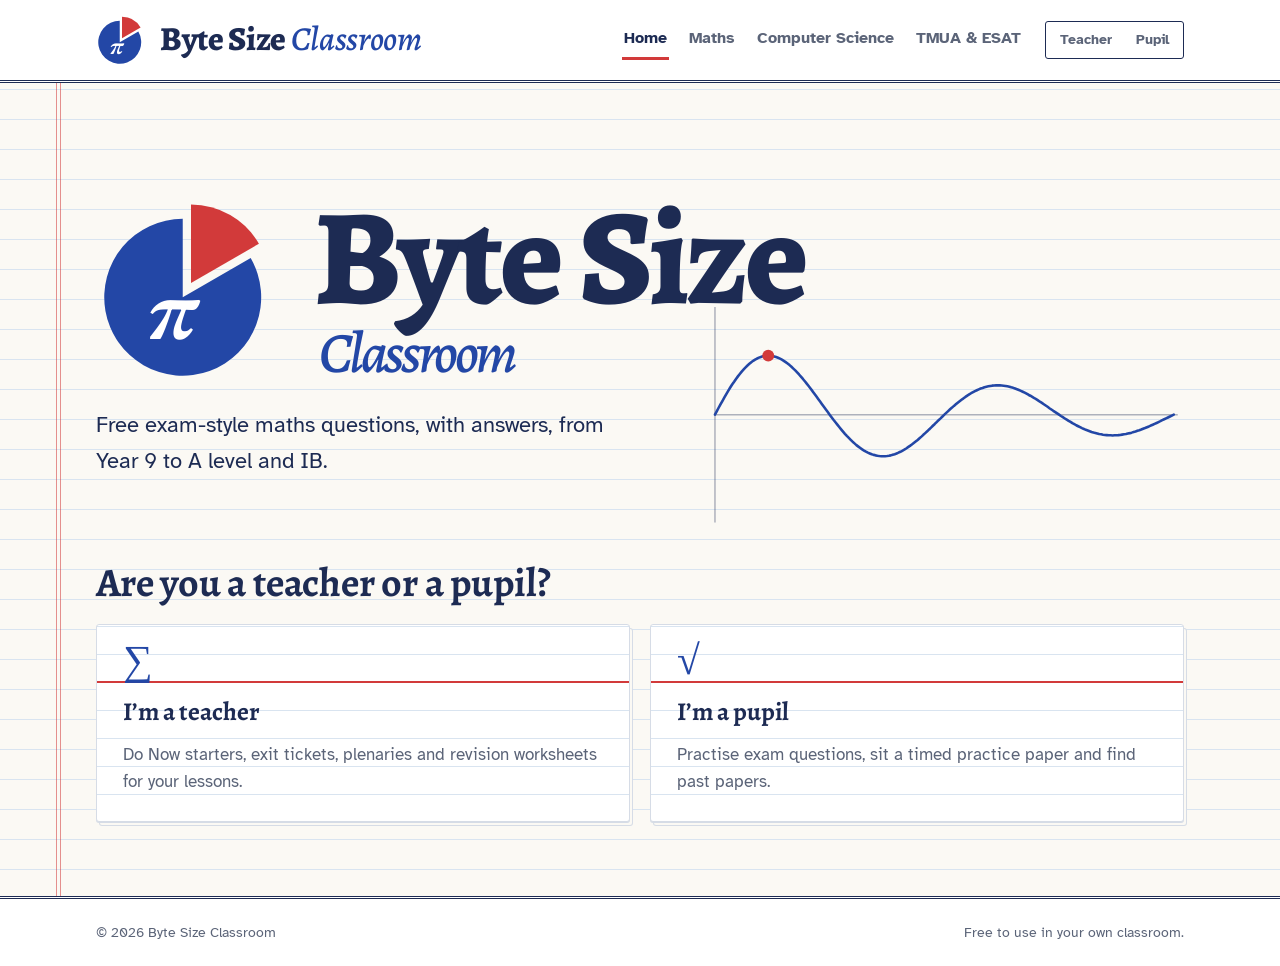
==== commit 53ee04e2: "Add files via upload" ====
--- a/index.html
+++ b/index.html
@@ -7,8 +7,8 @@
 <meta name="description" content="Free exam-style maths questions for the classroom: Do Now starters, exit tickets and revision, from Year 9 to A level and IB.">
 <link rel="preconnect" href="https://fonts.googleapis.com">
 <link rel="preconnect" href="https://fonts.gstatic.com" crossorigin>
-<link rel="stylesheet" href="https://fonts.googleapis.com/css2?family=Atkinson+Hyperlegible:wght@400;700&family=IBM+Plex+Mono:wght@400;600&family=STIX+Two+Text:ital,wght@0,400;0,700;1,400;1,700&display=swap">
-<link rel="stylesheet" href="style.css?v=20261101b">
+<link rel="stylesheet" href="style.css?v=20261101l">
+<link rel="stylesheet" href="theme.css?v=20261101l">
 </head>
 <body class="">
 <header class="site-header">
--- a/theme.css
+++ b/theme.css
@@ -0,0 +1,200 @@
+/* theme.css: generated by design.py. Edit design.py, not this file. */
+@import url("https://fonts.googleapis.com/css2?family=Alegreya:ital,wght@0,500;0,700;0,800;1,500;1,700&family=Atkinson+Hyperlegible:ital,wght@0,400;0,700;1,400&family=STIX+Two+Text:ital,wght@0,400;0,700;1,400&display=swap");
+
+:root {
+  --paper: #FBF9F4;
+  --rule: #D9E4F0;
+  --margin: #D23A3A;
+  --sheet: #FFFFFF;
+  --ink: #1D2B53;
+  --muted: #5B6478;
+  --line: #D6DCE6;
+  --pen: #2347A6;
+  --pen-deep: #18337C;
+  --pen-soft: #E6ECF9;
+  --green: #1F7A47;
+  --green-soft: #E5F3EA;
+  --bad: #B8322A;
+  --hi: #F7DB4F;
+  --tab: #EFE7D6;
+  --head: "Alegreya", "Iowan Old Style", Georgia, serif; --body: "Atkinson Hyperlegible", "Segoe UI", Arial, sans-serif; --serif: "STIX Two Text", "Cambria Math", Cambria, Georgia, serif; --display: "Alegreya", "Iowan Old Style", Georgia, serif; --mono: "Atkinson Hyperlegible", "Segoe UI", Arial, sans-serif;
+  --pri: var(--pen); --pri-deep: var(--pen-deep); --pri-soft: var(--pen-soft);
+  --sec: var(--pen); --sec-soft: var(--pen-soft); --surface: var(--sheet); --bg: var(--paper);
+  --red: var(--margin); --ok: var(--green); --ok-soft: var(--green-soft); --grid: var(--rule);
+  --on-pri: #ffffff; --radius: 3px; --ruling: 30px;
+}
+@media (prefers-color-scheme: dark) {
+  :root:not([data-theme="light"]) {
+    --paper: #141A26;
+    --rule: #1D2534;
+    --margin: #E06A62;
+    --sheet: #1B2231;
+    --ink: #E8ECF4;
+    --muted: #A2ABBD;
+    --line: #2E3850;
+    --pen: #8FA9F2;
+    --pen-deep: #B7C8F7;
+    --pen-soft: #222E4A;
+    --green: #6CCB93;
+    --green-soft: #16291F;
+    --bad: #F08A80;
+    --hi: #E9C93B;
+    --tab: #232B3B;
+    --on-pri: #10162A; color-scheme: dark;
+  }
+}
+:root[data-theme="dark"] {
+    --paper: #141A26;
+    --rule: #1D2534;
+    --margin: #E06A62;
+    --sheet: #1B2231;
+    --ink: #E8ECF4;
+    --muted: #A2ABBD;
+    --line: #2E3850;
+    --pen: #8FA9F2;
+    --pen-deep: #B7C8F7;
+    --pen-soft: #222E4A;
+    --green: #6CCB93;
+    --green-soft: #16291F;
+    --bad: #F08A80;
+    --hi: #E9C93B;
+    --tab: #232B3B;
+  --on-pri: #10162A; color-scheme: dark;
+}
+
+/* Paper: feint ruling and a red margin line */
+body {
+  background-color: var(--paper);
+  background-image: linear-gradient(to bottom, transparent calc(var(--ruling) - 1px), var(--rule) calc(var(--ruling) - 1px));
+  background-size: 100% var(--ruling);
+  font-family: var(--body);
+}
+@media (min-width: 1000px) {
+  body::before, body::after { content: ""; position: fixed; top: 0; bottom: 0; width: 1px; background: var(--margin); opacity: .55; pointer-events: none; z-index: 0; }
+  body::before { left: 56px; }
+  body::after { left: calc(56px + 4px); }
+}
+body > * { position: relative; z-index: 1; }
+::selection { background: var(--hi); color: #1D2B53; }
+:focus-visible { outline: 3px solid var(--hi); outline-offset: 2px; }
+a { color: var(--pen); text-decoration-thickness: 1px; }
+
+/* Headings carry the personality: a textbook serif, set tight */
+h1, h2, h3, .brand, .wordmark, .paper-title, .role-choice b, .clock span, .score b { font-family: var(--head); }
+h1 { font-weight: 800; letter-spacing: -0.015em; line-height: 1.02; }
+h2 { font-weight: 700; letter-spacing: -0.005em; }
+h3 { font-weight: 700; }
+.lede, .mode-lede, .section-head p { max-width: 44rem; }
+.eyebrow { font-family: var(--head); font-style: italic; font-weight: 500; font-size: 1.05rem; color: var(--muted); }
+
+/* Header: a running head with a double rule */
+.site-header { background: var(--sheet); border-bottom: 3px double var(--ink); }
+.brand { font-weight: 800; letter-spacing: -0.01em; }
+.brand .cls, .wordmark .cls { color: var(--pen); font-weight: 500; }
+.mark .pie { fill: var(--pen); }
+.mark .bite { fill: var(--margin); }
+.site-header nav a { color: var(--muted) !important; }
+.site-header nav a[aria-current="page"] { color: var(--ink) !important; border-bottom: 3px solid var(--margin); }
+.back { border-radius: var(--radius); background: var(--sheet); }
+.role-switch, .role-switch button { border-radius: var(--radius); }
+.role-switch { border: 1.5px solid var(--ink); }
+.role-switch button[aria-pressed="true"] { background: var(--ink); color: var(--sheet); }
+
+/* Page titles hang off the margin line */
+.hero { border-left: 3px double var(--margin); padding-left: 22px; }
+.home-hero .lede { color: var(--ink); }
+.hero-plot .curve { stroke: var(--pen); stroke-width: 2.6; }
+.hero-plot .pt { fill: var(--margin); }
+.wordmark { font-weight: 800; letter-spacing: -0.025em; }
+
+/* Teacher or pupil: ruled index cards */
+.role-choice, .subject {
+  border: 1px solid var(--line); border-radius: var(--radius); background-color: var(--sheet);
+  background-image: linear-gradient(var(--margin), var(--margin)), linear-gradient(to bottom, transparent 27px, var(--rule) 27px);
+  background-size: 100% 2px, 100% 28px; background-repeat: no-repeat, repeat; background-position: 0 56px, 0 58px;
+  box-shadow: 0 1px 0 var(--line), 3px 4px 0 -1px var(--paper), 3px 4px 0 0 var(--line);
+}
+.role-choice { padding-top: 18px; }
+.role-choice .sym, .subject .sym { color: var(--pen); font-family: var(--serif); }
+.role-choice:hover, a.subject:hover { background-color: var(--sheet); border-color: var(--ink); box-shadow: 0 1px 0 var(--line), 3px 4px 0 -1px var(--paper), 3px 4px 0 0 var(--ink); }
+.subject { border-top: 1px solid var(--line); }
+
+/* Course list: a contents page */
+.level { border-radius: var(--radius); background: var(--sheet); border: 1px solid var(--line); box-shadow: 4px 5px 0 -1px var(--paper), 4px 5px 0 0 var(--line); }
+.level > h2 { font-size: clamp(1.5rem, 3vw, 2rem); }
+.toc .cname b { font-family: var(--head); font-weight: 700; font-size: 1.18rem; }
+.toc .dots { border-bottom: 2px dotted var(--muted); opacity: .45; }
+.toc .open { color: var(--pen); }
+.toc .later { font-family: var(--head); font-style: italic; }
+
+/* Activity modes: index-divider tabs on top of the worksheet controls */
+.modes { gap: 4px; margin: 0; padding-left: 10px; align-items: flex-end; }
+.modes a {
+  border: 1px solid var(--line); border-bottom: 0; border-radius: 8px 8px 0 0; background: var(--tab);
+  color: var(--muted) !important; font-family: var(--head); font-size: 1.08rem; font-weight: 700; padding: 8px 18px 7px;
+}
+.modes a:hover { background: var(--sheet); color: var(--ink) !important; }
+.modes a[aria-current="page"] { background: var(--sheet); color: var(--ink) !important; padding-bottom: 11px; margin-bottom: -1px; position: relative; z-index: 2; box-shadow: inset 0 3px 0 var(--margin); }
+.modes + .mode-lede, .mode-lede { background: var(--sheet); border: 1px solid var(--line); border-bottom: 0; margin: 0; padding: 14px 18px 4px; max-width: none; border-radius: 0 var(--radius) 0 0; }
+.mode-lede + .controls, .modes + .controls { border-top-left-radius: 0; }
+.controls { background: var(--sheet); border: 1px solid var(--line); border-top: 0; border-radius: 0 0 var(--radius) var(--radius); padding: 12px 18px 18px; margin-bottom: 26px; }
+.ctl > span { font-family: var(--head); font-style: italic; font-weight: 500; font-size: 1rem; color: var(--muted); }
+.ctl select, .tpick { border-radius: var(--radius); background-color: var(--paper); border: 1px solid var(--line); }
+.seg { border-radius: var(--radius); padding: 2px; background: var(--paper); }
+.seg button { border-radius: 2px; }
+.seg button[aria-pressed="true"] { background: var(--ink); color: var(--sheet); }
+.btn { border-radius: var(--radius); background: var(--pen); font-weight: 700; letter-spacing: .005em; }
+.btn:hover { background: var(--pen-deep); }
+.band { border-radius: var(--radius); }
+.band .btn { background: var(--hi); color: #1D2B53 !important; }
+.pill, .tp-clear, .reset { border-radius: var(--radius); }
+
+/* Worksheets: a sheet of paper with another one behind it */
+.slide {
+  border: 1px solid var(--line); border-radius: var(--radius); background: var(--sheet);
+  box-shadow: 5px 6px 0 -1px var(--paper), 5px 6px 0 0 var(--line);
+}
+.slide header { background: transparent; border-bottom: 1px solid var(--line); border-radius: var(--radius) var(--radius) 0 0; padding: 12px 22px; }
+.slide .tag { font-family: var(--head); font-style: italic; font-weight: 500; font-size: .98rem; color: var(--muted); }
+.slide .time { font-family: var(--head); font-style: italic; font-size: .98rem; color: var(--muted); }
+.slide footer { border-top: 1px solid var(--line); }
+.slide footer button { border-radius: var(--radius); }
+.slide footer .present { background: var(--ink); border-color: var(--ink); color: var(--sheet); }
+.paper .body { padding: 22px 28px; }
+.paper-title { font-size: 1.55rem; font-weight: 800; letter-spacing: -0.01em; }
+.instr { font-style: italic; }
+.q { border-top: 1px solid var(--rule); }
+.qnum { font-family: var(--head); font-weight: 800; border: 1.5px solid var(--ink); border-radius: 2px; }
+.plabel, .marks { font-family: var(--body); }
+.slide li::before { font-family: var(--head); border-radius: 2px; background: transparent; border: 1.5px solid var(--sec); }
+
+/* Answers in the teacher's green pen */
+.ans { border-left: 2px solid var(--green); background: var(--green-soft); border-radius: 0; color: var(--ink); }
+.ans-k { font-family: var(--head); font-style: italic; font-weight: 700; letter-spacing: 0; font-size: .95rem; color: var(--green); }
+.slide .ans { color: var(--green); }
+.qtopic { font-family: var(--head); font-style: italic; font-size: .9rem; }
+
+/* Extension question: a stuck-on slip */
+.ext-block { border: 1.5px dashed var(--pen); border-radius: var(--radius); background: var(--pen-soft); }
+.ext-badge { font-family: var(--head); font-style: italic; font-weight: 700; text-transform: none; letter-spacing: 0; font-size: .95rem; background: transparent; color: var(--pen); padding: 0; }
+.ext-block .qnum { border-color: var(--pen); color: var(--pen); }
+
+/* Varied question types */
+.vq-kind { font-family: var(--head); font-style: italic; font-weight: 700; text-transform: none; letter-spacing: 0; font-size: 1rem; background: transparent; color: var(--pen); padding: 0; }
+.vq-statement, .vq-statements li { border-left: 3px solid var(--pen); background: var(--pen-soft); border-radius: 0; }
+.vq-claim, .vq-mq li, .pl-opts li, .opt { border-radius: var(--radius); }
+
+/* Cards elsewhere */
+.idea, .fact, .mcq, .progress, .prow { border-radius: var(--radius); }
+.idea .tag, .mcq .tag, .fact dt { font-family: var(--head); font-style: italic; font-size: .95rem; letter-spacing: 0; }
+.pacc, .opt b, .scale { font-family: var(--head); }
+.tpanel { border-radius: var(--radius); background: var(--sheet); box-shadow: 6px 7px 0 -1px var(--paper), 6px 7px 0 0 var(--line); }
+
+footer.site { border-top: 3px double var(--ink); }
+
+@media print {
+  body { background: #fff; }
+  body::before, body::after { display: none; }
+  .slide { box-shadow: none; }
+}
+@media (prefers-reduced-motion: reduce) { * { transition: none !important; animation: none !important; } }
